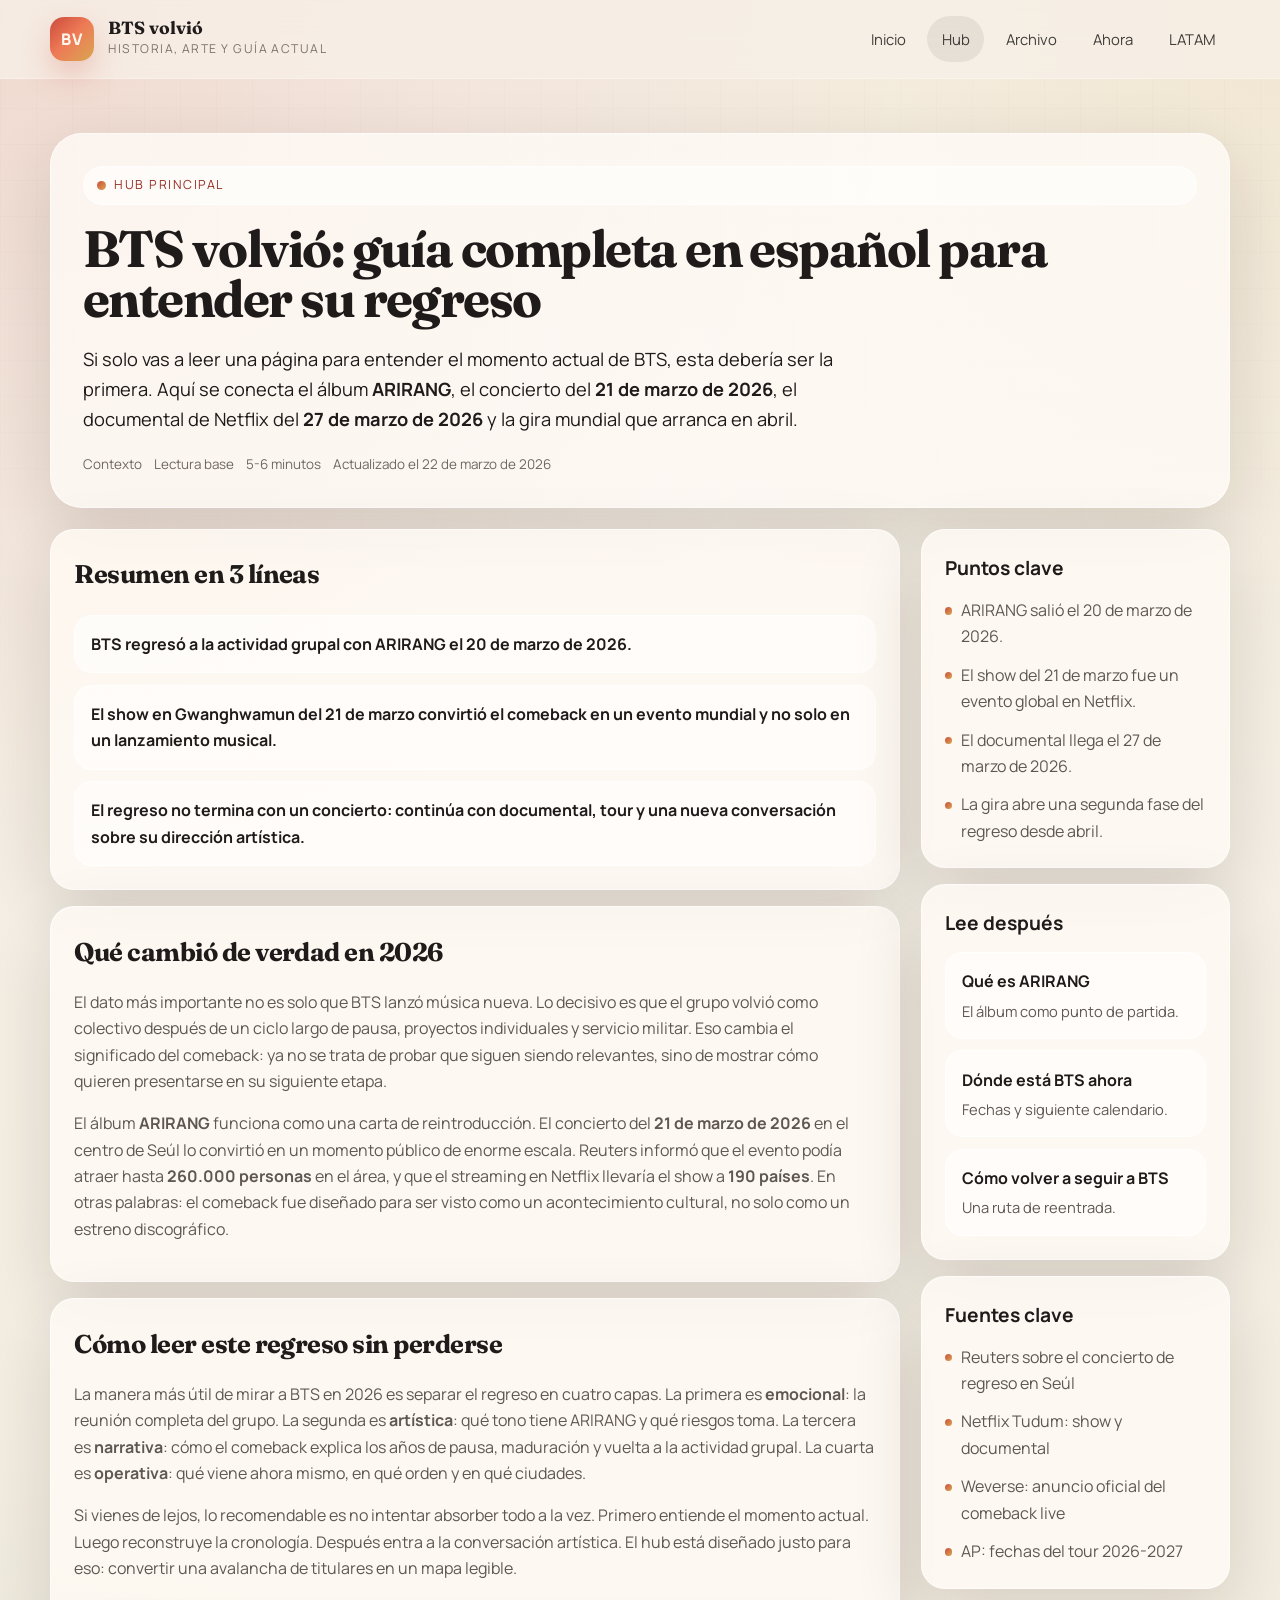
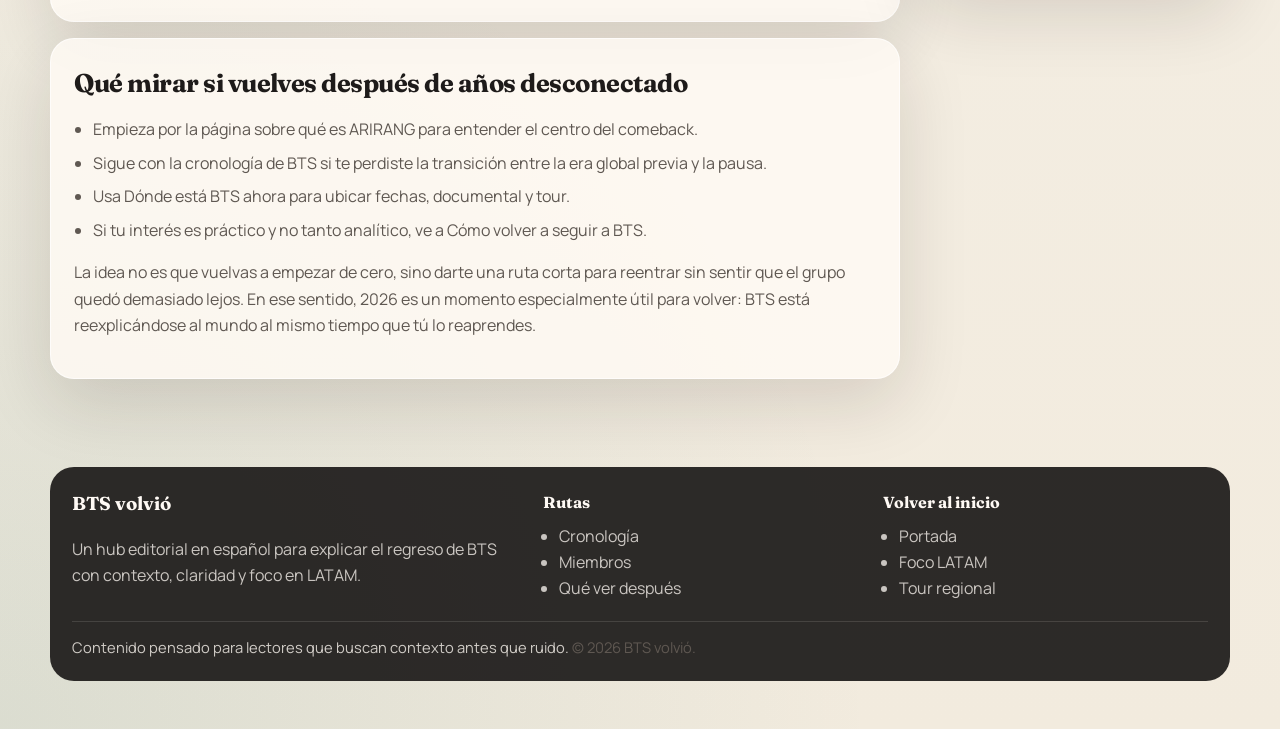
==== pages/bts-en-2026.html @ f08d95a8 "Initial commit: BTS Volvio hub" ====
<!DOCTYPE html>
<html lang="es">
  <head>
    <meta charset="utf-8" />
    <meta name="viewport" content="width=device-width, initial-scale=1" />
    <title>BTS volvió: guía completa en español para entender su regreso</title>
    <meta
      name="description"
      content="La guía base para entender el regreso de BTS en 2026: ARIRANG, el show en Seúl, el documental de Netflix y el arranque del tour mundial."
    />
    <meta name="author" content="BTS volvió" />
    <meta name="robots" content="index,follow,max-image-preview:large" />
    <meta name="theme-color" content="#cc4b3c" />
    <link rel="canonical" href="https://bts-volvio.example/pages/bts-en-2026.html" />
    <meta property="og:type" content="article" />
    <meta property="og:site_name" content="BTS volvió" />
    <meta property="og:locale" content="es_MX" />
    <meta property="og:title" content="BTS volvió: guía completa en español para entender su regreso" />
    <meta
      property="og:description"
      content="Una visión general del comeback de BTS y del nuevo mapa del grupo en 2026."
    />
    <meta property="og:url" content="https://bts-volvio.example/pages/bts-en-2026.html" />
    <meta property="og:image" content="https://bts-volvio.example/assets/og/bts-volvio-cover.svg" />
    <meta property="og:image:alt" content="BTS volvió, hub editorial en español sobre el regreso de BTS." />
    <meta property="og:image:width" content="1200" />
    <meta property="og:image:height" content="630" />
    <meta property="article:published_time" content="2026-03-22" />
    <meta property="article:modified_time" content="2026-03-22" />
    <meta name="twitter:card" content="summary_large_image" />
    <meta name="twitter:title" content="BTS volvió: guía completa en español para entender su regreso" />
    <meta
      name="twitter:description"
      content="Una visión general del comeback de BTS y del nuevo mapa del grupo en 2026."
    />
    <meta name="twitter:image" content="https://bts-volvio.example/assets/og/bts-volvio-cover.svg" />
    <meta name="twitter:image:alt" content="BTS volvió, hub editorial en español sobre el regreso de BTS." />
    <link rel="icon" href="../assets/icons/favicon.svg" type="image/svg+xml" />
    <link rel="manifest" href="../site.webmanifest" />
    <link rel="preconnect" href="https://fonts.googleapis.com" />
    <link rel="preconnect" href="https://fonts.gstatic.com" crossorigin />
    <link
      href="https://fonts.googleapis.com/css2?family=Fraunces:opsz,wght@9..144,600;9..144,700&family=Manrope:wght@400;500;700;800&display=swap"
      rel="stylesheet"
    />
    <link rel="stylesheet" href="../styles/site.css" />
    <script type="application/ld+json">
      {
        "@context": "https://schema.org",
        "@type": "Article",
        "headline": "BTS volvió: guía completa en español para entender su regreso",
        "description": "La guía base para entender el regreso de BTS en 2026: ARIRANG, el show en Seúl, el documental de Netflix y el arranque del tour mundial.",
        "inLanguage": "es",
        "datePublished": "2026-03-22",
        "dateModified": "2026-03-22",
        "image": "https://bts-volvio.example/assets/og/bts-volvio-cover.svg",
        "author": {
          "@type": "Organization",
          "name": "BTS volvió"
        },
        "publisher": {
          "@type": "Organization",
          "name": "BTS volvió",
          "logo": {
            "@type": "ImageObject",
            "url": "https://bts-volvio.example/assets/icons/favicon.svg"
          }
        },
        "mainEntityOfPage": {
          "@type": "WebPage",
          "@id": "https://bts-volvio.example/pages/bts-en-2026.html"
        }
      }
    </script>
  </head>
  <body>
    <div class="page-shell">
      <header class="site-header" data-open="false">
        <div class="container site-header__inner">
          <div class="site-header__top">
            <a class="brand" href="../index.html" aria-label="BTS volvió, inicio">
              <span class="brand__mark">BV</span>
              <span class="brand__text">
                <span class="brand__title">BTS volvió</span>
                <span class="brand__meta">Historia, arte y guía actual</span>
              </span>
            </a>
            <button class="nav-toggle" type="button" aria-expanded="false" aria-label="Abrir navegación">
              Menú
            </button>
          </div>
          <nav class="site-nav" aria-label="Principal">
            <a href="../index.html">Inicio</a>
            <a href="../index.html#hub" aria-current="page">Hub</a>
            <a href="../index.html#archivo">Archivo</a>
            <a href="../index.html#ahora">Ahora</a>
            <a href="../index.html#latam">LATAM</a>
          </nav>
        </div>
      </header>

      <main class="article-shell">
        <section class="page-hero">
          <div class="container page-hero__wrap">
            <span class="eyebrow">Hub principal</span>
            <h1 class="page-title">BTS volvió: guía completa en español para entender su regreso</h1>
            <p class="page-subtitle">
              Si solo vas a leer una página para entender el momento actual de BTS, esta debería ser la primera. Aquí se
              conecta el álbum <strong>ARIRANG</strong>, el concierto del <strong>21 de marzo de 2026</strong>, el
              documental de Netflix del <strong>27 de marzo de 2026</strong> y la gira mundial que arranca en abril.
            </p>
            <div class="meta-line">
              <span>Contexto</span>
              <span>Lectura base</span>
              <span>5-6 minutos</span>
              <span>Actualizado el 22 de marzo de 2026</span>
            </div>
          </div>
        </section>

        <div class="container article-layout">
          <div class="article-main">
            <section class="article-section">
              <h2>Resumen en 3 líneas</h2>
              <div class="summary-rail">
                <div class="summary-line">BTS regresó a la actividad grupal con <strong>ARIRANG</strong> el 20 de marzo de 2026.</div>
                <div class="summary-line">El show en Gwanghwamun del 21 de marzo convirtió el comeback en un evento mundial y no solo en un lanzamiento musical.</div>
                <div class="summary-line">El regreso no termina con un concierto: continúa con documental, tour y una nueva conversación sobre su dirección artística.</div>
              </div>
            </section>

            <section class="article-section">
              <h2>Qué cambió de verdad en 2026</h2>
              <p>
                El dato más importante no es solo que BTS lanzó música nueva. Lo decisivo es que el grupo volvió como
                colectivo después de un ciclo largo de pausa, proyectos individuales y servicio militar. Eso cambia el
                significado del comeback: ya no se trata de probar que siguen siendo relevantes, sino de mostrar cómo
                quieren presentarse en su siguiente etapa.
              </p>
              <p>
                El álbum <strong>ARIRANG</strong> funciona como una carta de reintroducción. El concierto del
                <strong>21 de marzo de 2026</strong> en el centro de Seúl lo convirtió en un momento público de enorme
                escala. Reuters informó que el evento podía atraer hasta <strong>260.000 personas</strong> en el área, y
                que el streaming en Netflix llevaría el show a <strong>190 países</strong>. En otras palabras: el
                comeback fue diseñado para ser visto como un acontecimiento cultural, no solo como un estreno discográfico.
              </p>
            </section>

            <section class="article-section">
              <h2>Cómo leer este regreso sin perderse</h2>
              <p>
                La manera más útil de mirar a BTS en 2026 es separar el regreso en cuatro capas. La primera es
                <strong>emocional</strong>: la reunión completa del grupo. La segunda es <strong>artística</strong>: qué
                tono tiene ARIRANG y qué riesgos toma. La tercera es <strong>narrativa</strong>: cómo el comeback explica
                los años de pausa, maduración y vuelta a la actividad grupal. La cuarta es <strong>operativa</strong>:
                qué viene ahora mismo, en qué orden y en qué ciudades.
              </p>
              <p>
                Si vienes de lejos, lo recomendable es no intentar absorber todo a la vez. Primero entiende el momento
                actual. Luego reconstruye la cronología. Después entra a la conversación artística. El hub está diseñado
                justo para eso: convertir una avalancha de titulares en un mapa legible.
              </p>
            </section>

            <section class="article-section">
              <h2>Qué mirar si vuelves después de años desconectado</h2>
              <ul>
                <li>Empieza por la página sobre <a href="que-es-arirang.html">qué es ARIRANG</a> para entender el centro del comeback.</li>
                <li>Sigue con <a href="cronologia-bts.html">la cronología de BTS</a> si te perdiste la transición entre la era global previa y la pausa.</li>
                <li>Usa <a href="donde-esta-bts-ahora.html">Dónde está BTS ahora</a> para ubicar fechas, documental y tour.</li>
                <li>Si tu interés es práctico y no tanto analítico, ve a <a href="guia-volver-a-bts.html">Cómo volver a seguir a BTS</a>.</li>
              </ul>
              <p>
                La idea no es que vuelvas a empezar de cero, sino darte una ruta corta para reentrar sin sentir que el
                grupo quedó demasiado lejos. En ese sentido, 2026 es un momento especialmente útil para volver: BTS está
                reexplicándose al mundo al mismo tiempo que tú lo reaprendes.
              </p>
            </section>
          </div>

          <aside class="article-aside">
            <section class="aside-panel">
              <h3>Puntos clave</h3>
              <ul class="key-points">
                <li>ARIRANG salió el 20 de marzo de 2026.</li>
                <li>El show del 21 de marzo fue un evento global en Netflix.</li>
                <li>El documental llega el 27 de marzo de 2026.</li>
                <li>La gira abre una segunda fase del regreso desde abril.</li>
              </ul>
            </section>

            <section class="aside-panel">
              <h3>Lee después</h3>
              <div class="link-stack">
                <a class="link-card" href="que-es-arirang.html">
                  <strong>Qué es ARIRANG</strong>
                  <span>El álbum como punto de partida.</span>
                </a>
                <a class="link-card" href="donde-esta-bts-ahora.html">
                  <strong>Dónde está BTS ahora</strong>
                  <span>Fechas y siguiente calendario.</span>
                </a>
                <a class="link-card" href="guia-volver-a-bts.html">
                  <strong>Cómo volver a seguir a BTS</strong>
                  <span>Una ruta de reentrada.</span>
                </a>
              </div>
            </section>

            <section class="aside-panel">
              <h3>Fuentes clave</h3>
              <ul class="source-list">
                <li><a href="https://wsau.com/2026/03/11/seoul-to-toughen-security-for-massive-bts-comeback-concert/">Reuters sobre el concierto de regreso en Seúl</a></li>
                <li><a href="https://www.netflix.com/tudum/articles/bts-live-concert-documentary-release-date-news">Netflix Tudum: show y documental</a></li>
                <li><a href="https://weverse.io/bts/notice/33624">Weverse: anuncio oficial del comeback live</a></li>
                <li><a href="https://apnews.com/article/bts-world-tour-kpop-2026-2027-01db0e428723c0febc514373969333bd">AP: fechas del tour 2026-2027</a></li>
              </ul>
            </section>
          </aside>
        </div>
      </main>

      <footer class="site-footer">
        <div class="container site-footer__wrap">
          <div class="site-footer__grid">
            <div>
              <h3>BTS volvió</h3>
              <p>Un hub editorial en español para explicar el regreso de BTS con contexto, claridad y foco en LATAM.</p>
            </div>
            <div>
              <h4>Rutas</h4>
              <ul>
                <li><a href="cronologia-bts.html">Cronología</a></li>
                <li><a href="miembros-bts.html">Miembros</a></li>
                <li><a href="que-ver-despues-del-comeback.html">Qué ver después</a></li>
              </ul>
            </div>
            <div>
              <h4>Volver al inicio</h4>
              <ul>
                <li><a href="../index.html">Portada</a></li>
                <li><a href="../index.html#latam">Foco LATAM</a></li>
                <li><a href="tour-bts-america-latina-2026-2027.html">Tour regional</a></li>
              </ul>
            </div>
          </div>
          <div class="footer-note">
            Contenido pensado para lectores que buscan contexto antes que ruido.
            <span class="muted"> © <span data-current-year></span> BTS volvió.</span>
          </div>
        </div>
      </footer>
    </div>

    <script src="../scripts/site.js"></script>
  </body>
</html>
---- styles/site.css ----
:root {
  --bg: #f5efe6;
  --paper: rgba(255, 250, 244, 0.82);
  --paper-strong: rgba(255, 252, 248, 0.94);
  --ink: #1e1b1a;
  --muted: #5f5852;
  --line: rgba(38, 32, 28, 0.12);
  --accent: #cc4b3c;
  --accent-deep: #982f25;
  --gold: #d8a751;
  --teal: #0f5d55;
  --shadow: 0 24px 70px rgba(38, 23, 16, 0.14);
  --radius-xl: 32px;
  --radius-lg: 24px;
  --radius-md: 18px;
  --radius-sm: 12px;
  --max: 1180px;
}

* {
  box-sizing: border-box;
}

html {
  scroll-behavior: smooth;
}

body {
  margin: 0;
  color: var(--ink);
  font-family: "Manrope", "Segoe UI", sans-serif;
  line-height: 1.65;
  background:
    radial-gradient(circle at top left, rgba(204, 75, 60, 0.14), transparent 34%),
    radial-gradient(circle at top right, rgba(216, 167, 81, 0.14), transparent 30%),
    radial-gradient(circle at bottom left, rgba(15, 93, 85, 0.1), transparent 33%),
    linear-gradient(180deg, #f6f1e8 0%, #f2ebde 100%);
  min-height: 100vh;
}

body::before {
  content: "";
  position: fixed;
  inset: 0;
  background-image:
    linear-gradient(rgba(30, 27, 26, 0.03) 1px, transparent 1px),
    linear-gradient(90deg, rgba(30, 27, 26, 0.03) 1px, transparent 1px);
  background-size: 36px 36px;
  pointer-events: none;
  mask-image: linear-gradient(180deg, rgba(0, 0, 0, 0.45), transparent 90%);
  z-index: -1;
}

a {
  color: inherit;
  text-decoration: none;
}

p,
li {
  color: var(--muted);
}

img {
  display: block;
  max-width: 100%;
}

.page-shell {
  min-height: 100vh;
}

.container {
  width: min(var(--max), calc(100% - 2rem));
  margin: 0 auto;
}

.site-header {
  position: sticky;
  top: 0;
  z-index: 20;
  border-bottom: 1px solid rgba(255, 255, 255, 0.28);
  backdrop-filter: blur(18px);
  background: rgba(247, 240, 232, 0.74);
}

.site-header__inner {
  display: flex;
  align-items: center;
  justify-content: space-between;
  gap: 1.5rem;
  min-height: 78px;
}

.brand {
  display: inline-flex;
  align-items: center;
  gap: 0.9rem;
}

.brand__mark {
  width: 44px;
  height: 44px;
  border-radius: 14px;
  display: grid;
  place-items: center;
  color: #fff6ed;
  font-weight: 800;
  letter-spacing: 0.08em;
  background:
    linear-gradient(135deg, var(--accent) 0%, #ee7a56 48%, var(--gold) 100%);
  box-shadow: 0 14px 30px rgba(204, 75, 60, 0.25);
}

.brand__text {
  display: grid;
  gap: 0.06rem;
}

.brand__title {
  font-family: "Fraunces", "Times New Roman", serif;
  font-size: 1.1rem;
  font-weight: 700;
  line-height: 1.05;
}

.brand__meta {
  font-size: 0.76rem;
  text-transform: uppercase;
  letter-spacing: 0.12em;
  color: rgba(95, 88, 82, 0.82);
}

.site-nav {
  display: flex;
  align-items: center;
  gap: 0.45rem;
  flex-wrap: wrap;
}

.site-nav a {
  padding: 0.65rem 0.9rem;
  border-radius: 999px;
  font-size: 0.93rem;
  color: rgba(30, 27, 26, 0.84);
}

.site-nav a:hover,
.site-nav a[aria-current="page"] {
  background: rgba(30, 27, 26, 0.07);
}

.nav-toggle {
  display: none;
  border: 0;
  background: rgba(30, 27, 26, 0.08);
  color: var(--ink);
  border-radius: 999px;
  padding: 0.75rem 0.95rem;
  font: inherit;
}

.hero {
  padding: 5rem 0 2.5rem;
}

.hero__grid {
  display: grid;
  grid-template-columns: minmax(0, 1.2fr) minmax(320px, 0.8fr);
  gap: 1.5rem;
  align-items: stretch;
}

.eyebrow {
  display: inline-flex;
  align-items: center;
  gap: 0.55rem;
  padding: 0.5rem 0.8rem;
  border-radius: 999px;
  background: rgba(255, 255, 255, 0.62);
  border: 1px solid rgba(255, 255, 255, 0.55);
  font-size: 0.78rem;
  text-transform: uppercase;
  letter-spacing: 0.12em;
  color: var(--accent-deep);
}

.eyebrow::before {
  content: "";
  width: 0.55rem;
  height: 0.55rem;
  border-radius: 999px;
  background: linear-gradient(135deg, var(--accent), var(--gold));
}

.hero__headline,
.page-title {
  margin: 1rem 0 0.7rem;
  font-family: "Fraunces", "Times New Roman", serif;
  font-size: clamp(2.7rem, 5vw, 5.1rem);
  line-height: 0.98;
  letter-spacing: -0.03em;
}

.hero__lede,
.page-subtitle {
  margin: 0;
  max-width: 62ch;
  font-size: 1.14rem;
  color: var(--ink);
}

.hero__copy {
  background: rgba(255, 250, 246, 0.72);
  border: 1px solid rgba(255, 255, 255, 0.6);
  border-radius: var(--radius-xl);
  padding: 2rem;
  box-shadow: var(--shadow);
  position: relative;
  overflow: hidden;
}

.hero__copy::after {
  content: "";
  position: absolute;
  width: 220px;
  height: 220px;
  right: -64px;
  top: -80px;
  border-radius: 999px;
  background: radial-gradient(circle, rgba(216, 167, 81, 0.28), transparent 70%);
  pointer-events: none;
}

.hero__actions,
.cta-row {
  display: flex;
  gap: 0.75rem;
  flex-wrap: wrap;
  margin-top: 1.6rem;
}

.btn,
.chip-link {
  display: inline-flex;
  align-items: center;
  gap: 0.6rem;
  padding: 0.9rem 1.15rem;
  border-radius: 999px;
  font-weight: 700;
  line-height: 1;
  transition: transform 0.18s ease, background 0.18s ease;
}

.btn:hover,
.chip-link:hover {
  transform: translateY(-1px);
}

.btn--primary {
  color: #fffaf6;
  background: linear-gradient(135deg, var(--accent-deep), var(--accent));
}

.btn--ghost,
.chip-link {
  background: rgba(30, 27, 26, 0.07);
}

.glass-panel,
.card,
.article-card,
.route-card,
.timeline-card,
.info-card {
  background: var(--paper);
  border: 1px solid rgba(255, 255, 255, 0.65);
  border-radius: var(--radius-lg);
  box-shadow: var(--shadow);
}

.hero__panel {
  padding: 1.4rem;
  display: grid;
  gap: 1rem;
}

.hero__panel h2,
.section-title,
.article-card h3,
.route-card h3,
.timeline-card h3,
.info-card h3,
.article-section h2,
.article-section h3 {
  font-family: "Fraunces", "Times New Roman", serif;
  letter-spacing: -0.02em;
  color: var(--ink);
}

.panel-list,
.timeline-list,
.bullet-list,
.key-points,
.source-list {
  display: grid;
  gap: 0.75rem;
  padding: 0;
  margin: 0;
  list-style: none;
}

.panel-list li,
.timeline-list li,
.key-points li,
.source-list li {
  padding-left: 1rem;
  position: relative;
}

.panel-list li::before,
.timeline-list li::before,
.key-points li::before,
.source-list li::before {
  content: "";
  position: absolute;
  left: 0;
  top: 0.65rem;
  width: 0.45rem;
  height: 0.45rem;
  border-radius: 999px;
  background: linear-gradient(135deg, var(--accent), var(--gold));
}

.section {
  padding: 1.1rem 0 2.5rem;
}

.section-heading {
  display: flex;
  align-items: end;
  justify-content: space-between;
  gap: 1rem;
  margin-bottom: 1.2rem;
}

.section-heading p {
  max-width: 62ch;
  margin: 0.3rem 0 0;
}

.kicker {
  margin: 0 0 0.45rem;
  text-transform: uppercase;
  letter-spacing: 0.16em;
  font-size: 0.78rem;
  color: var(--accent-deep);
}

.section-title {
  margin: 0;
  font-size: clamp(1.7rem, 2vw, 2.45rem);
}

.grid,
.card-grid,
.article-grid,
.route-grid,
.timeline-grid,
.mini-grid {
  display: grid;
  gap: 1rem;
}

.card-grid--three,
.article-grid,
.route-grid,
.timeline-grid,
.mini-grid--three {
  grid-template-columns: repeat(3, minmax(0, 1fr));
}

.card-grid--two {
  grid-template-columns: repeat(2, minmax(0, 1fr));
}

.article-card,
.route-card,
.timeline-card,
.info-card {
  padding: 1.35rem;
  display: grid;
  gap: 0.8rem;
  min-height: 100%;
}

.card-tag {
  width: fit-content;
  padding: 0.38rem 0.62rem;
  border-radius: 999px;
  background: rgba(204, 75, 60, 0.12);
  color: var(--accent-deep);
  font-size: 0.77rem;
  font-weight: 800;
  text-transform: uppercase;
  letter-spacing: 0.1em;
}

.article-card h3,
.route-card h3,
.timeline-card h3,
.info-card h3 {
  margin: 0;
  font-size: 1.4rem;
  line-height: 1.06;
}

.meta-line {
  display: flex;
  gap: 0.75rem;
  flex-wrap: wrap;
  font-size: 0.84rem;
  color: rgba(95, 88, 82, 0.9);
}

.article-card p,
.route-card p,
.timeline-card p,
.info-card p {
  margin: 0;
}

.article-link {
  margin-top: auto;
  font-weight: 800;
  color: var(--teal);
}

.summary-rail {
  display: grid;
  gap: 0.7rem;
  margin-top: 1.2rem;
}

.summary-line {
  padding: 0.95rem 1rem;
  border-radius: var(--radius-md);
  background: rgba(255, 255, 255, 0.56);
  border: 1px solid rgba(255, 255, 255, 0.7);
  color: var(--ink);
  font-weight: 700;
}

.route-card {
  position: relative;
  overflow: hidden;
}

.route-card::after {
  content: "";
  position: absolute;
  inset: auto -34px -40px auto;
  width: 140px;
  height: 140px;
  border-radius: 999px;
  background: radial-gradient(circle, rgba(15, 93, 85, 0.12), transparent 72%);
}

.timeline-card strong,
.info-card strong {
  color: var(--ink);
}

.page-hero {
  padding: 3.4rem 0 1.3rem;
}

.page-hero__wrap {
  display: grid;
  gap: 1.2rem;
  padding: 2rem;
  background: rgba(255, 251, 247, 0.76);
  border: 1px solid rgba(255, 255, 255, 0.6);
  border-radius: var(--radius-xl);
  box-shadow: var(--shadow);
}

.page-title {
  font-size: clamp(2.1rem, 4vw, 4rem);
  margin: 0;
}

.page-subtitle {
  max-width: 70ch;
}

.article-shell {
  padding-bottom: 3.5rem;
}

.article-layout {
  display: grid;
  grid-template-columns: minmax(0, 2.2fr) minmax(260px, 0.8fr);
  gap: 1.3rem;
  align-items: start;
}

.article-main,
.article-aside {
  display: grid;
  gap: 1rem;
}

.article-section,
.aside-panel {
  padding: 1.45rem;
  background: var(--paper);
  border: 1px solid rgba(255, 255, 255, 0.65);
  border-radius: var(--radius-lg);
  box-shadow: var(--shadow);
}

.article-section h2,
.article-section h3 {
  margin: 0 0 0.75rem;
  font-size: clamp(1.35rem, 2vw, 2rem);
}

.article-section p + p {
  margin-top: 0.95rem;
}

.article-section ul,
.article-section ol {
  margin: 0;
  padding-left: 1.2rem;
}

.article-section li + li {
  margin-top: 0.45rem;
}

.aside-panel h3 {
  margin: 0 0 0.75rem;
  font-size: 1.2rem;
}

.link-stack {
  display: grid;
  gap: 0.7rem;
}

.link-card {
  display: grid;
  gap: 0.25rem;
  padding: 0.95rem 1rem;
  border-radius: var(--radius-md);
  background: rgba(255, 255, 255, 0.58);
  border: 1px solid rgba(255, 255, 255, 0.7);
}

.link-card strong {
  color: var(--ink);
}

.link-card span {
  color: var(--muted);
  font-size: 0.92rem;
}

.site-footer {
  padding: 2rem 0 3rem;
}

.site-footer__wrap {
  display: grid;
  gap: 1rem;
  padding: 1.4rem;
  border-radius: var(--radius-lg);
  background: rgba(30, 27, 26, 0.93);
  color: rgba(255, 250, 244, 0.78);
}

.site-footer__grid {
  display: grid;
  grid-template-columns: minmax(0, 1.4fr) repeat(2, minmax(0, 1fr));
  gap: 1rem;
}

.site-footer h3,
.site-footer h4 {
  margin: 0 0 0.45rem;
  color: #fffaf5;
  font-family: "Fraunces", "Times New Roman", serif;
}

.site-footer p,
.site-footer li,
.site-footer a {
  color: rgba(255, 250, 244, 0.75);
}

.site-footer ul {
  margin: 0;
  padding-left: 1rem;
}

.footer-note {
  padding-top: 0.8rem;
  border-top: 1px solid rgba(255, 250, 244, 0.12);
  font-size: 0.92rem;
}

.muted {
  color: var(--muted);
}

@media (max-width: 980px) {
  .hero__grid,
  .article-layout,
  .card-grid--three,
  .article-grid,
  .route-grid,
  .timeline-grid,
  .mini-grid--three,
  .site-footer__grid {
    grid-template-columns: 1fr;
  }

  .card-grid--two {
    grid-template-columns: 1fr;
  }
}

@media (max-width: 760px) {
  .nav-toggle {
    display: inline-flex;
  }

  .site-header__inner {
    align-items: start;
    padding: 0.8rem 0;
    flex-direction: column;
  }

  .site-header__top {
    width: 100%;
    display: flex;
    align-items: center;
    justify-content: space-between;
    gap: 1rem;
  }

  .site-nav {
    width: 100%;
    display: none;
    padding-bottom: 0.4rem;
  }

  .site-header[data-open="true"] .site-nav {
    display: flex;
  }

  .site-nav a {
    flex: 1 1 calc(50% - 0.45rem);
    text-align: center;
  }

  .hero {
    padding-top: 3.4rem;
  }

  .hero__copy,
  .hero__panel,
  .page-hero__wrap,
  .article-section,
  .aside-panel,
  .article-card,
  .route-card,
  .timeline-card,
  .info-card,
  .site-footer__wrap {
    border-radius: 22px;
  }

  .hero__headline,
  .page-title {
    font-size: clamp(2.2rem, 12vw, 3.4rem);
  }
}
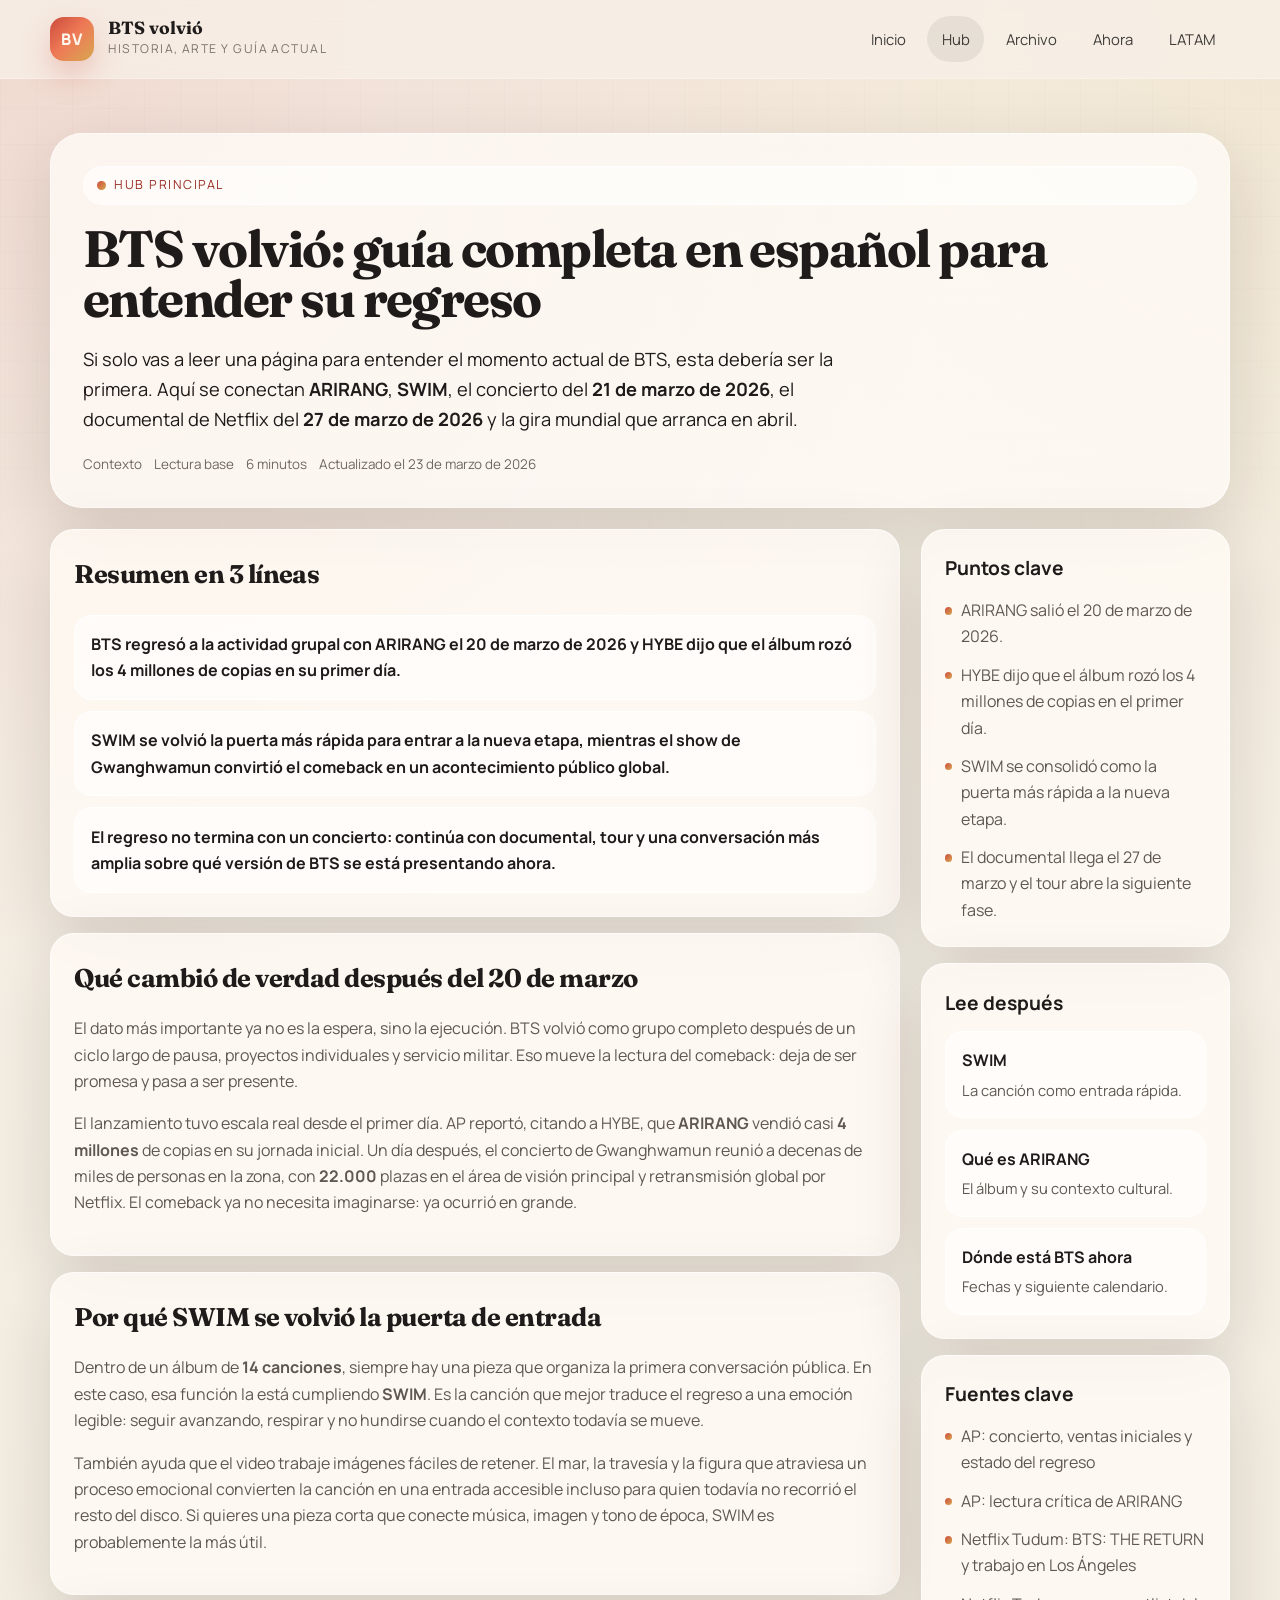
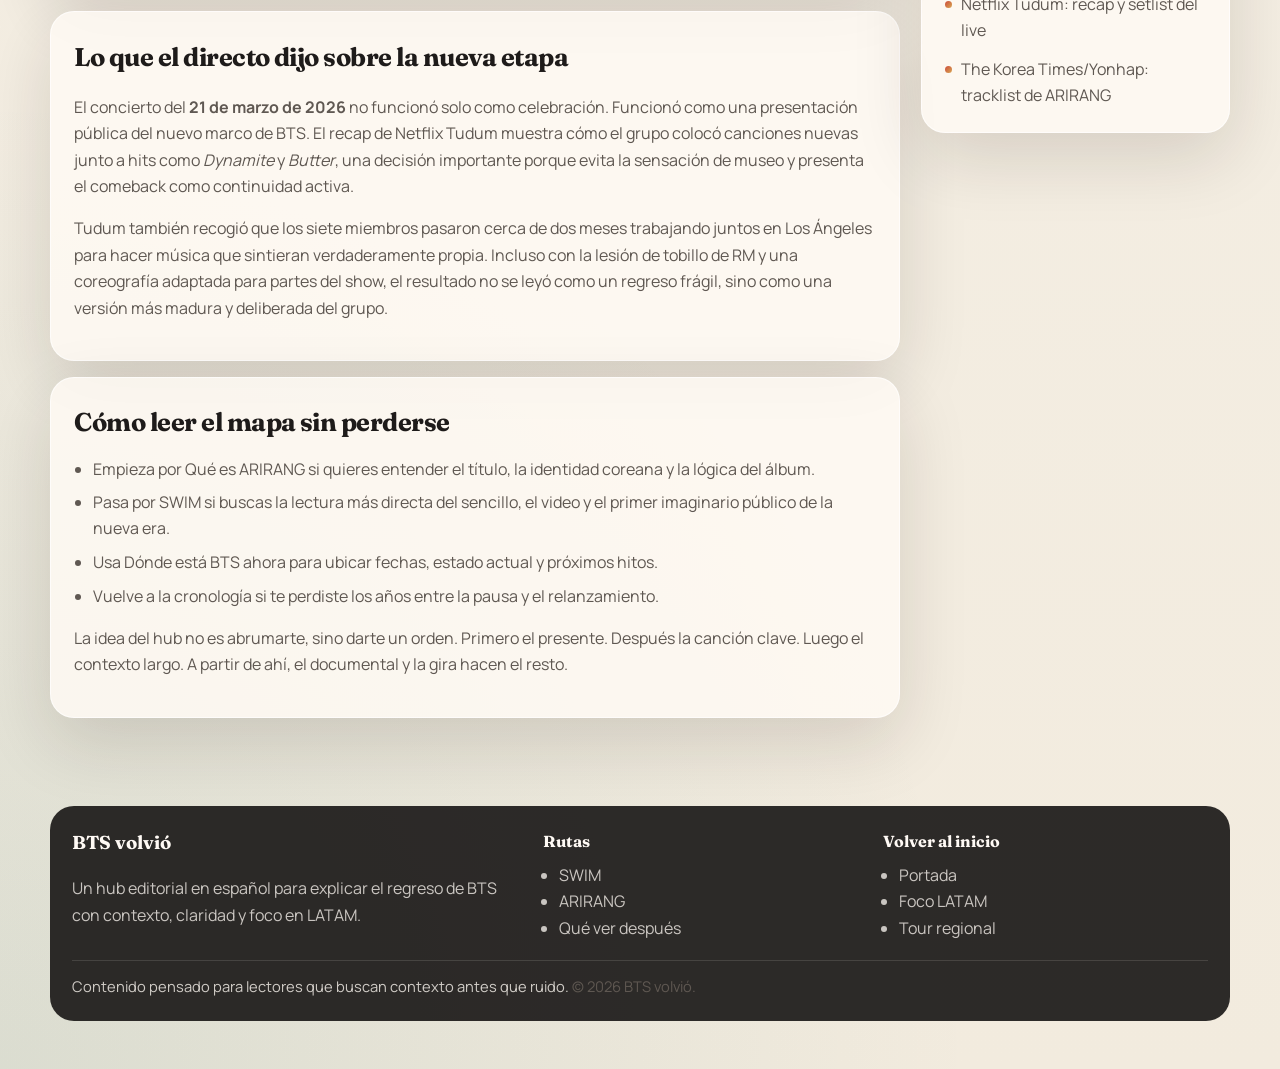
==== commit b21719f7: "Add SWIM coverage and refresh comeback content hub" ====
--- a/pages/bts-en-2026.html
+++ b/pages/bts-en-2026.html
@@ -6,7 +6,7 @@
     <title>BTS volvió: guía completa en español para entender su regreso</title>
     <meta
       name="description"
-      content="La guía base para entender el regreso de BTS en 2026: ARIRANG, el show en Seúl, el documental de Netflix y el arranque del tour mundial."
+      content="La guía base para entender el regreso de BTS en 2026 después del lanzamiento: ARIRANG, SWIM, el show de Gwanghwamun, el documental de Netflix y el arranque del tour mundial."
     />
     <meta name="author" content="BTS volvió" />
     <meta name="robots" content="index,follow,max-image-preview:large" />
@@ -18,7 +18,7 @@
     <meta property="og:title" content="BTS volvió: guía completa en español para entender su regreso" />
     <meta
       property="og:description"
-      content="Una visión general del comeback de BTS y del nuevo mapa del grupo en 2026."
+      content="Una visión general del comeback de BTS ya en modo lanzamiento: álbum, SWIM, show, documental y tour."
     />
     <meta property="og:url" content="https://bts-volvio.example/pages/bts-en-2026.html" />
     <meta property="og:image" content="https://bts-volvio.example/assets/og/bts-volvio-cover.svg" />
@@ -26,12 +26,12 @@
     <meta property="og:image:width" content="1200" />
     <meta property="og:image:height" content="630" />
     <meta property="article:published_time" content="2026-03-22" />
-    <meta property="article:modified_time" content="2026-03-22" />
+    <meta property="article:modified_time" content="2026-03-23" />
     <meta name="twitter:card" content="summary_large_image" />
     <meta name="twitter:title" content="BTS volvió: guía completa en español para entender su regreso" />
     <meta
       name="twitter:description"
-      content="Una visión general del comeback de BTS y del nuevo mapa del grupo en 2026."
+      content="Una visión general del comeback de BTS ya en modo lanzamiento: álbum, SWIM, show, documental y tour."
     />
     <meta name="twitter:image" content="https://bts-volvio.example/assets/og/bts-volvio-cover.svg" />
     <meta name="twitter:image:alt" content="BTS volvió, hub editorial en español sobre el regreso de BTS." />
@@ -49,10 +49,10 @@
         "@context": "https://schema.org",
         "@type": "Article",
         "headline": "BTS volvió: guía completa en español para entender su regreso",
-        "description": "La guía base para entender el regreso de BTS en 2026: ARIRANG, el show en Seúl, el documental de Netflix y el arranque del tour mundial.",
+        "description": "La guía base para entender el regreso de BTS en 2026 después del lanzamiento: ARIRANG, SWIM, el show de Gwanghwamun, el documental de Netflix y el arranque del tour mundial.",
         "inLanguage": "es",
         "datePublished": "2026-03-22",
-        "dateModified": "2026-03-22",
+        "dateModified": "2026-03-23",
         "image": "https://bts-volvio.example/assets/og/bts-volvio-cover.svg",
         "author": {
           "@type": "Organization",
@@ -106,14 +106,14 @@
             <h1 class="page-title">BTS volvió: guía completa en español para entender su regreso</h1>
             <p class="page-subtitle">
               Si solo vas a leer una página para entender el momento actual de BTS, esta debería ser la primera. Aquí se
-              conecta el álbum <strong>ARIRANG</strong>, el concierto del <strong>21 de marzo de 2026</strong>, el
-              documental de Netflix del <strong>27 de marzo de 2026</strong> y la gira mundial que arranca en abril.
+              conectan <strong>ARIRANG</strong>, <strong>SWIM</strong>, el concierto del <strong>21 de marzo de 2026</strong>,
+              el documental de Netflix del <strong>27 de marzo de 2026</strong> y la gira mundial que arranca en abril.
             </p>
             <div class="meta-line">
               <span>Contexto</span>
               <span>Lectura base</span>
-              <span>5-6 minutos</span>
-              <span>Actualizado el 22 de marzo de 2026</span>
+              <span>6 minutos</span>
+              <span>Actualizado el 23 de marzo de 2026</span>
             </div>
           </div>
         </section>
@@ -123,57 +123,71 @@
             <section class="article-section">
               <h2>Resumen en 3 líneas</h2>
               <div class="summary-rail">
-                <div class="summary-line">BTS regresó a la actividad grupal con <strong>ARIRANG</strong> el 20 de marzo de 2026.</div>
-                <div class="summary-line">El show en Gwanghwamun del 21 de marzo convirtió el comeback en un evento mundial y no solo en un lanzamiento musical.</div>
-                <div class="summary-line">El regreso no termina con un concierto: continúa con documental, tour y una nueva conversación sobre su dirección artística.</div>
+                <div class="summary-line">BTS regresó a la actividad grupal con <strong>ARIRANG</strong> el 20 de marzo de 2026 y HYBE dijo que el álbum rozó los <strong>4 millones</strong> de copias en su primer día.</div>
+                <div class="summary-line"><strong>SWIM</strong> se volvió la puerta más rápida para entrar a la nueva etapa, mientras el show de Gwanghwamun convirtió el comeback en un acontecimiento público global.</div>
+                <div class="summary-line">El regreso no termina con un concierto: continúa con documental, tour y una conversación más amplia sobre qué versión de BTS se está presentando ahora.</div>
               </div>
             </section>
 
             <section class="article-section">
-              <h2>Qué cambió de verdad en 2026</h2>
-              <p>
-                El dato más importante no es solo que BTS lanzó música nueva. Lo decisivo es que el grupo volvió como
-                colectivo después de un ciclo largo de pausa, proyectos individuales y servicio militar. Eso cambia el
-                significado del comeback: ya no se trata de probar que siguen siendo relevantes, sino de mostrar cómo
-                quieren presentarse en su siguiente etapa.
-              </p>
-              <p>
-                El álbum <strong>ARIRANG</strong> funciona como una carta de reintroducción. El concierto del
-                <strong>21 de marzo de 2026</strong> en el centro de Seúl lo convirtió en un momento público de enorme
-                escala. Reuters informó que el evento podía atraer hasta <strong>260.000 personas</strong> en el área, y
-                que el streaming en Netflix llevaría el show a <strong>190 países</strong>. En otras palabras: el
-                comeback fue diseñado para ser visto como un acontecimiento cultural, no solo como un estreno discográfico.
-              </p>
-            </section>
-
-            <section class="article-section">
-              <h2>Cómo leer este regreso sin perderse</h2>
-              <p>
-                La manera más útil de mirar a BTS en 2026 es separar el regreso en cuatro capas. La primera es
-                <strong>emocional</strong>: la reunión completa del grupo. La segunda es <strong>artística</strong>: qué
-                tono tiene ARIRANG y qué riesgos toma. La tercera es <strong>narrativa</strong>: cómo el comeback explica
-                los años de pausa, maduración y vuelta a la actividad grupal. La cuarta es <strong>operativa</strong>:
-                qué viene ahora mismo, en qué orden y en qué ciudades.
-              </p>
-              <p>
-                Si vienes de lejos, lo recomendable es no intentar absorber todo a la vez. Primero entiende el momento
-                actual. Luego reconstruye la cronología. Después entra a la conversación artística. El hub está diseñado
-                justo para eso: convertir una avalancha de titulares en un mapa legible.
-              </p>
-            </section>
-
-            <section class="article-section">
-              <h2>Qué mirar si vuelves después de años desconectado</h2>
+              <h2>Qué cambió de verdad después del 20 de marzo</h2>
+              <p>
+                El dato más importante ya no es la espera, sino la ejecución. BTS volvió como grupo completo después de
+                un ciclo largo de pausa, proyectos individuales y servicio militar. Eso mueve la lectura del comeback:
+                deja de ser promesa y pasa a ser presente.
+              </p>
+              <p>
+                El lanzamiento tuvo escala real desde el primer día. AP reportó, citando a HYBE, que
+                <strong>ARIRANG</strong> vendió casi <strong>4 millones</strong> de copias en su jornada inicial. Un día
+                después, el concierto de Gwanghwamun reunió a decenas de miles de personas en la zona, con
+                <strong>22.000</strong> plazas en el área de visión principal y retransmisión global por Netflix. El
+                comeback ya no necesita imaginarse: ya ocurrió en grande.
+              </p>
+            </section>
+
+            <section class="article-section">
+              <h2>Por qué SWIM se volvió la puerta de entrada</h2>
+              <p>
+                Dentro de un álbum de <strong>14 canciones</strong>, siempre hay una pieza que organiza la primera
+                conversación pública. En este caso, esa función la está cumpliendo <strong>SWIM</strong>. Es la canción
+                que mejor traduce el regreso a una emoción legible: seguir avanzando, respirar y no hundirse cuando el
+                contexto todavía se mueve.
+              </p>
+              <p>
+                También ayuda que el video trabaje imágenes fáciles de retener. El mar, la travesía y la figura que
+                atraviesa un proceso emocional convierten la canción en una entrada accesible incluso para quien todavía
+                no recorrió el resto del disco. Si quieres una pieza corta que conecte música, imagen y tono de época,
+                <a href="swim-bts-2026.html">SWIM</a> es probablemente la más útil.
+              </p>
+            </section>
+
+            <section class="article-section">
+              <h2>Lo que el directo dijo sobre la nueva etapa</h2>
+              <p>
+                El concierto del <strong>21 de marzo de 2026</strong> no funcionó solo como celebración. Funcionó como
+                una presentación pública del nuevo marco de BTS. El recap de Netflix Tudum muestra cómo el grupo colocó
+                canciones nuevas junto a hits como <em>Dynamite</em> y <em>Butter</em>, una decisión importante porque
+                evita la sensación de museo y presenta el comeback como continuidad activa.
+              </p>
+              <p>
+                Tudum también recogió que los siete miembros pasaron cerca de dos meses trabajando juntos en Los Ángeles
+                para hacer música que sintieran verdaderamente propia. Incluso con la lesión de tobillo de RM y una
+                coreografía adaptada para partes del show, el resultado no se leyó como un regreso frágil, sino como una
+                versión más madura y deliberada del grupo.
+              </p>
+            </section>
+
+            <section class="article-section">
+              <h2>Cómo leer el mapa sin perderse</h2>
               <ul>
-                <li>Empieza por la página sobre <a href="que-es-arirang.html">qué es ARIRANG</a> para entender el centro del comeback.</li>
-                <li>Sigue con <a href="cronologia-bts.html">la cronología de BTS</a> si te perdiste la transición entre la era global previa y la pausa.</li>
-                <li>Usa <a href="donde-esta-bts-ahora.html">Dónde está BTS ahora</a> para ubicar fechas, documental y tour.</li>
-                <li>Si tu interés es práctico y no tanto analítico, ve a <a href="guia-volver-a-bts.html">Cómo volver a seguir a BTS</a>.</li>
-              </ul>
-              <p>
-                La idea no es que vuelvas a empezar de cero, sino darte una ruta corta para reentrar sin sentir que el
-                grupo quedó demasiado lejos. En ese sentido, 2026 es un momento especialmente útil para volver: BTS está
-                reexplicándose al mundo al mismo tiempo que tú lo reaprendes.
+                <li>Empieza por <a href="que-es-arirang.html">Qué es ARIRANG</a> si quieres entender el título, la identidad coreana y la lógica del álbum.</li>
+                <li>Pasa por <a href="swim-bts-2026.html">SWIM</a> si buscas la lectura más directa del sencillo, el video y el primer imaginario público de la nueva era.</li>
+                <li>Usa <a href="donde-esta-bts-ahora.html">Dónde está BTS ahora</a> para ubicar fechas, estado actual y próximos hitos.</li>
+                <li>Vuelve a <a href="cronologia-bts.html">la cronología</a> si te perdiste los años entre la pausa y el relanzamiento.</li>
+              </ul>
+              <p>
+                La idea del hub no es abrumarte, sino darte un orden. Primero el presente. Después la canción clave.
+                Luego el contexto largo. A partir de ahí, el documental y la gira hacen el resto.
               </p>
             </section>
           </div>
@@ -183,37 +197,38 @@
               <h3>Puntos clave</h3>
               <ul class="key-points">
                 <li>ARIRANG salió el 20 de marzo de 2026.</li>
-                <li>El show del 21 de marzo fue un evento global en Netflix.</li>
-                <li>El documental llega el 27 de marzo de 2026.</li>
-                <li>La gira abre una segunda fase del regreso desde abril.</li>
+                <li>HYBE dijo que el álbum rozó los 4 millones de copias en el primer día.</li>
+                <li>SWIM se consolidó como la puerta más rápida a la nueva etapa.</li>
+                <li>El documental llega el 27 de marzo y el tour abre la siguiente fase.</li>
               </ul>
             </section>
 
             <section class="aside-panel">
               <h3>Lee después</h3>
               <div class="link-stack">
+                <a class="link-card" href="swim-bts-2026.html">
+                  <strong>SWIM</strong>
+                  <span>La canción como entrada rápida.</span>
+                </a>
                 <a class="link-card" href="que-es-arirang.html">
                   <strong>Qué es ARIRANG</strong>
-                  <span>El álbum como punto de partida.</span>
+                  <span>El álbum y su contexto cultural.</span>
                 </a>
                 <a class="link-card" href="donde-esta-bts-ahora.html">
                   <strong>Dónde está BTS ahora</strong>
                   <span>Fechas y siguiente calendario.</span>
                 </a>
-                <a class="link-card" href="guia-volver-a-bts.html">
-                  <strong>Cómo volver a seguir a BTS</strong>
-                  <span>Una ruta de reentrada.</span>
-                </a>
               </div>
             </section>
 
             <section class="aside-panel">
               <h3>Fuentes clave</h3>
               <ul class="source-list">
-                <li><a href="https://wsau.com/2026/03/11/seoul-to-toughen-security-for-massive-bts-comeback-concert/">Reuters sobre el concierto de regreso en Seúl</a></li>
-                <li><a href="https://www.netflix.com/tudum/articles/bts-live-concert-documentary-release-date-news">Netflix Tudum: show y documental</a></li>
-                <li><a href="https://weverse.io/bts/notice/33624">Weverse: anuncio oficial del comeback live</a></li>
-                <li><a href="https://apnews.com/article/bts-world-tour-kpop-2026-2027-01db0e428723c0febc514373969333bd">AP: fechas del tour 2026-2027</a></li>
+                <li><a href="https://apnews.com/article/bts-kpop-concert-south-korea-9fb788ea4a1916681d09710a3c696dec">AP: concierto, ventas iniciales y estado del regreso</a></li>
+                <li><a href="https://apnews.com/article/bts-arirang-review-kpop-4ad4bcd4ade73c51db78e033c4e60c7c">AP: lectura crítica de ARIRANG</a></li>
+                <li><a href="https://www.netflix.com/tudum/articles/bts-the-return-documentary-trailer">Netflix Tudum: BTS: THE RETURN y trabajo en Los Ángeles</a></li>
+                <li><a href="https://www.netflix.com/tudum/features/bts-comeback-live-arirang-recap-highlights">Netflix Tudum: recap y setlist del live</a></li>
+                <li><a href="https://www.koreatimes.co.kr/entertainment/k-pop/20260304/bts-unveils-14-song-track-list-for-comeback-album-arirang">The Korea Times/Yonhap: tracklist de ARIRANG</a></li>
               </ul>
             </section>
           </aside>
@@ -230,8 +245,8 @@
             <div>
               <h4>Rutas</h4>
               <ul>
-                <li><a href="cronologia-bts.html">Cronología</a></li>
-                <li><a href="miembros-bts.html">Miembros</a></li>
+                <li><a href="swim-bts-2026.html">SWIM</a></li>
+                <li><a href="que-es-arirang.html">ARIRANG</a></li>
                 <li><a href="que-ver-despues-del-comeback.html">Qué ver después</a></li>
               </ul>
             </div>
